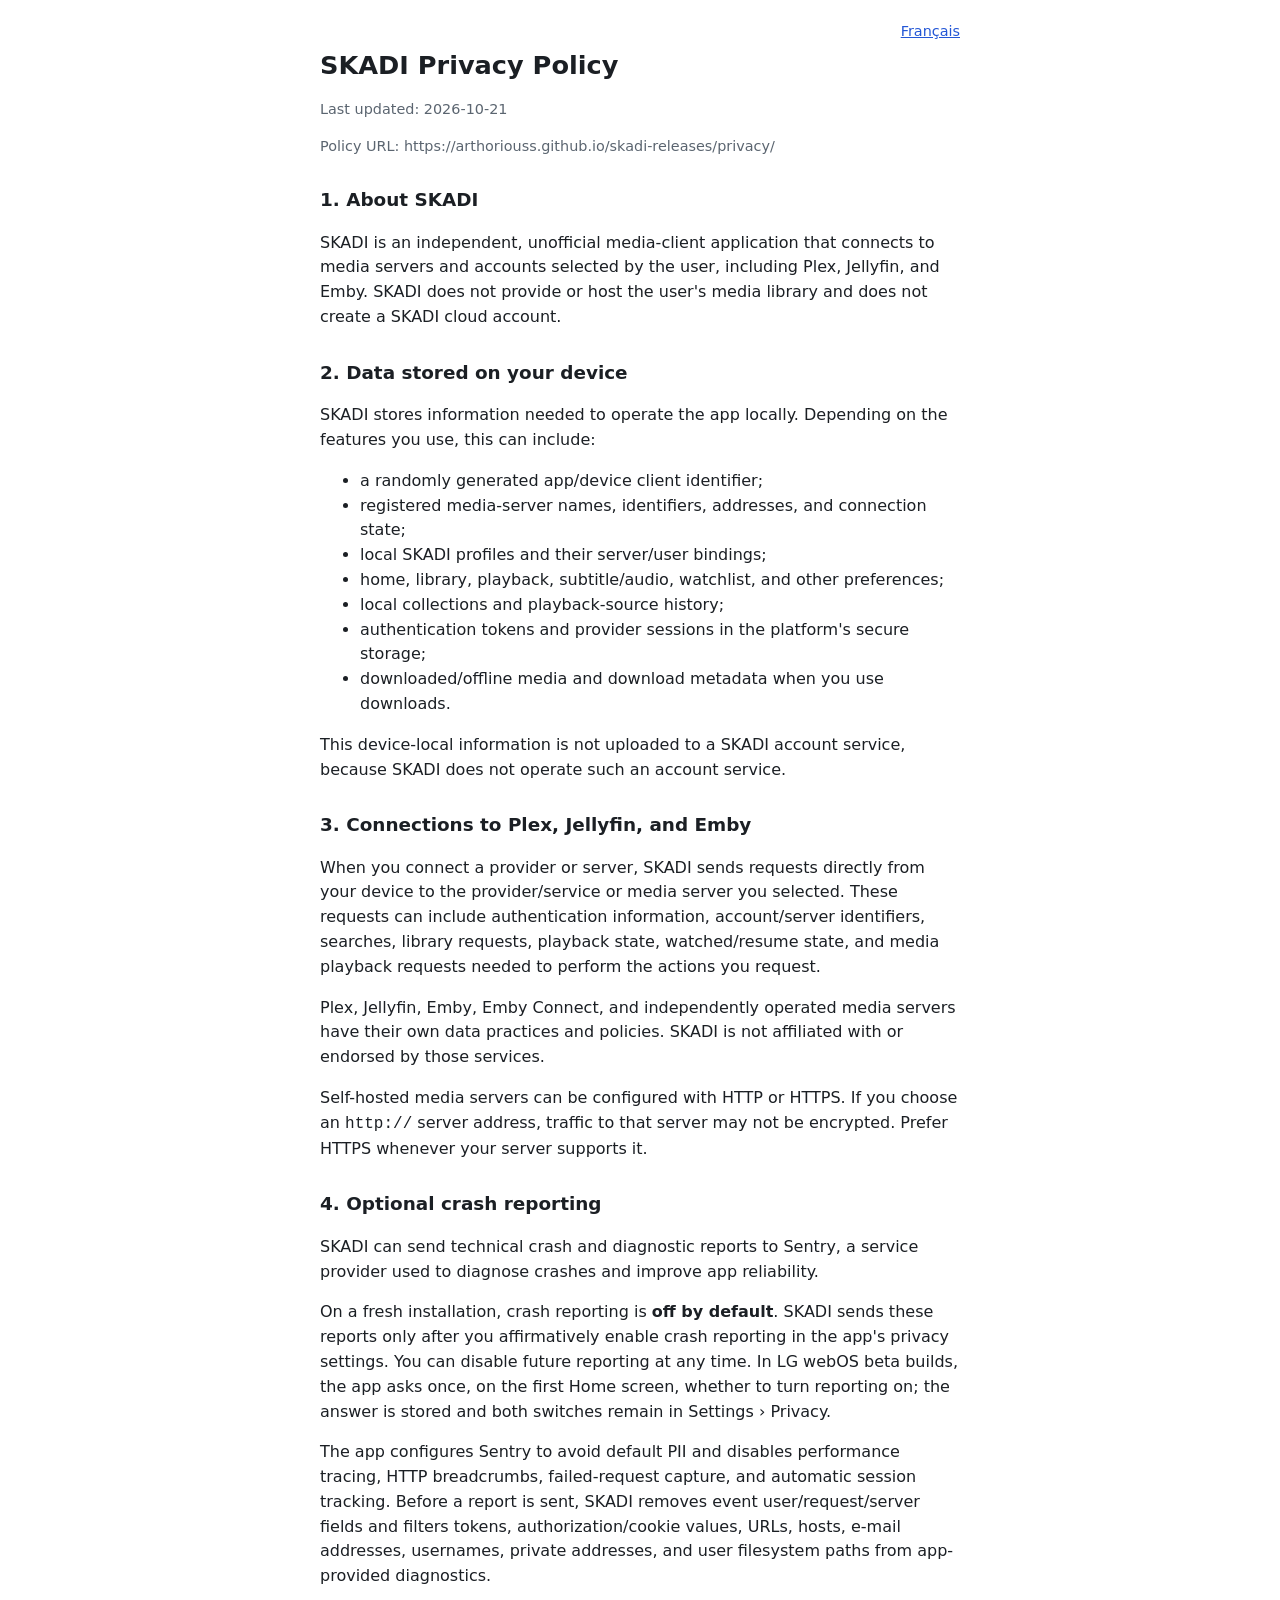
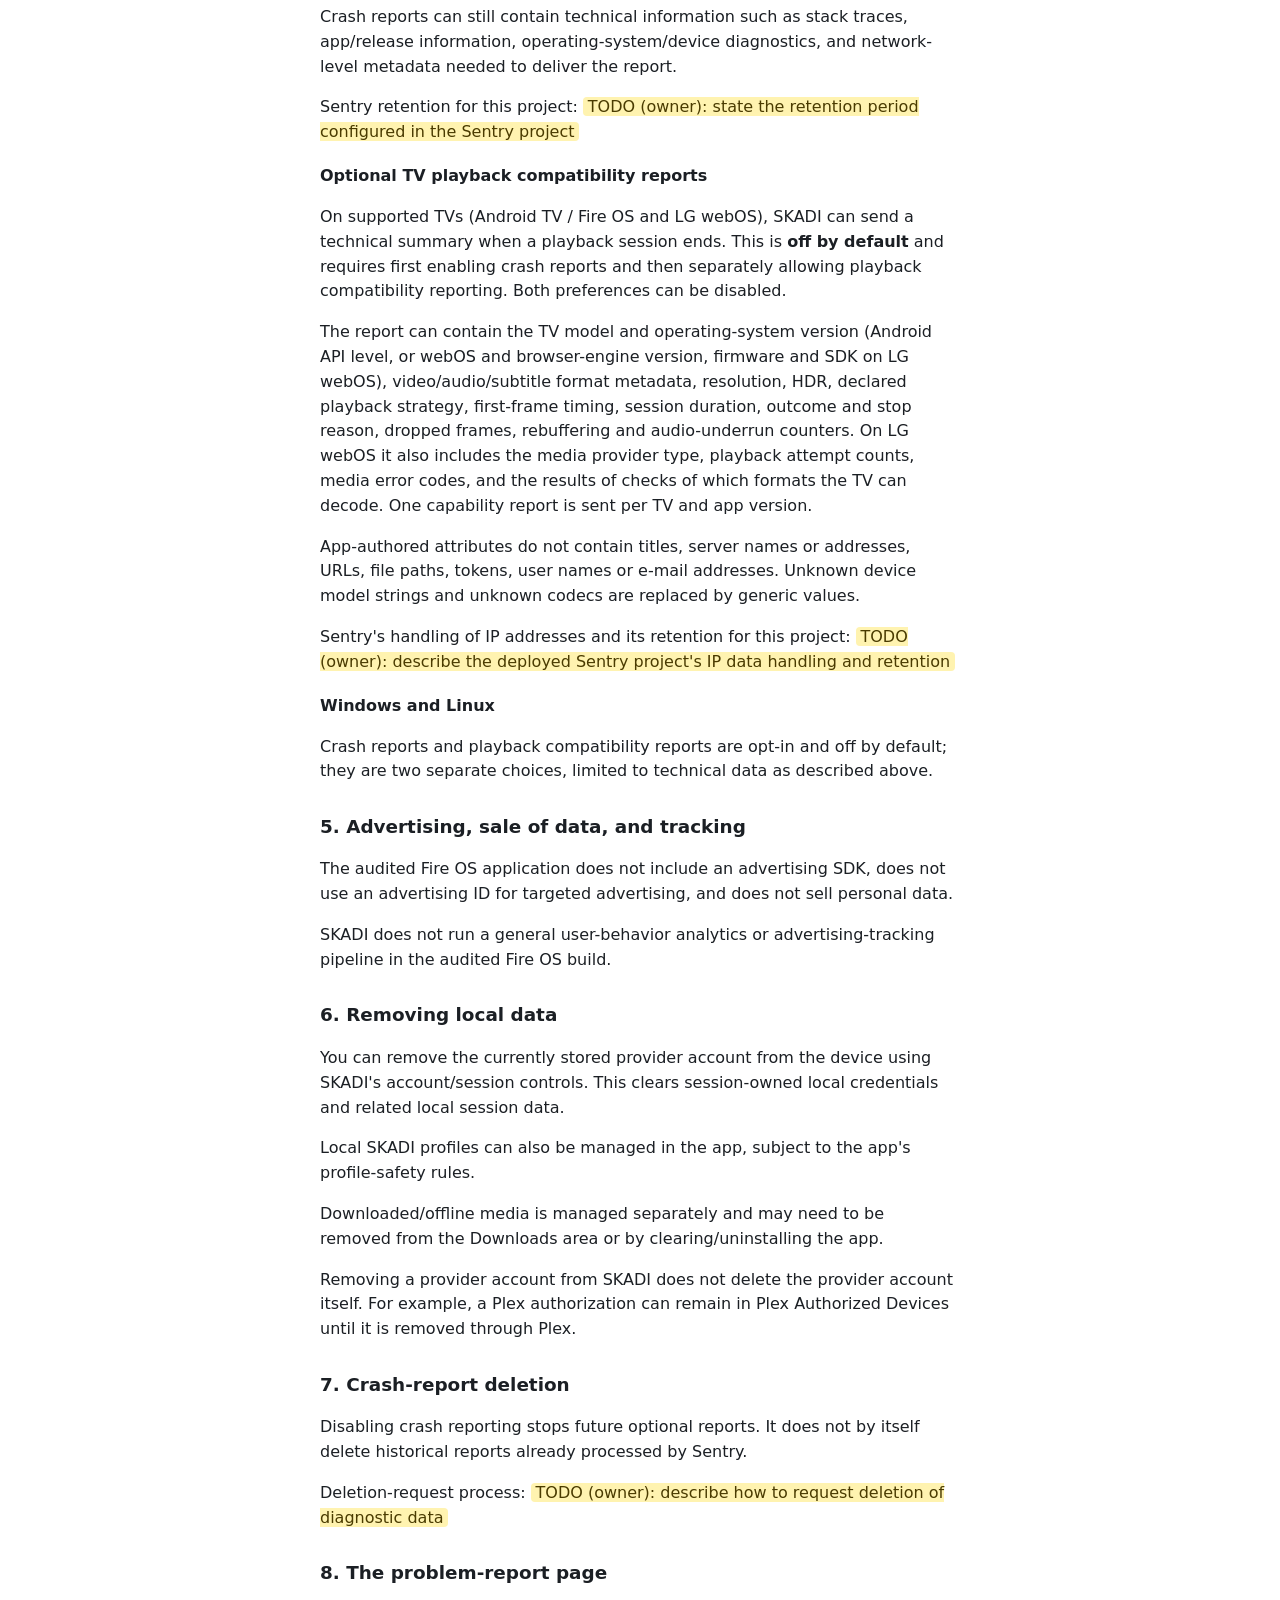
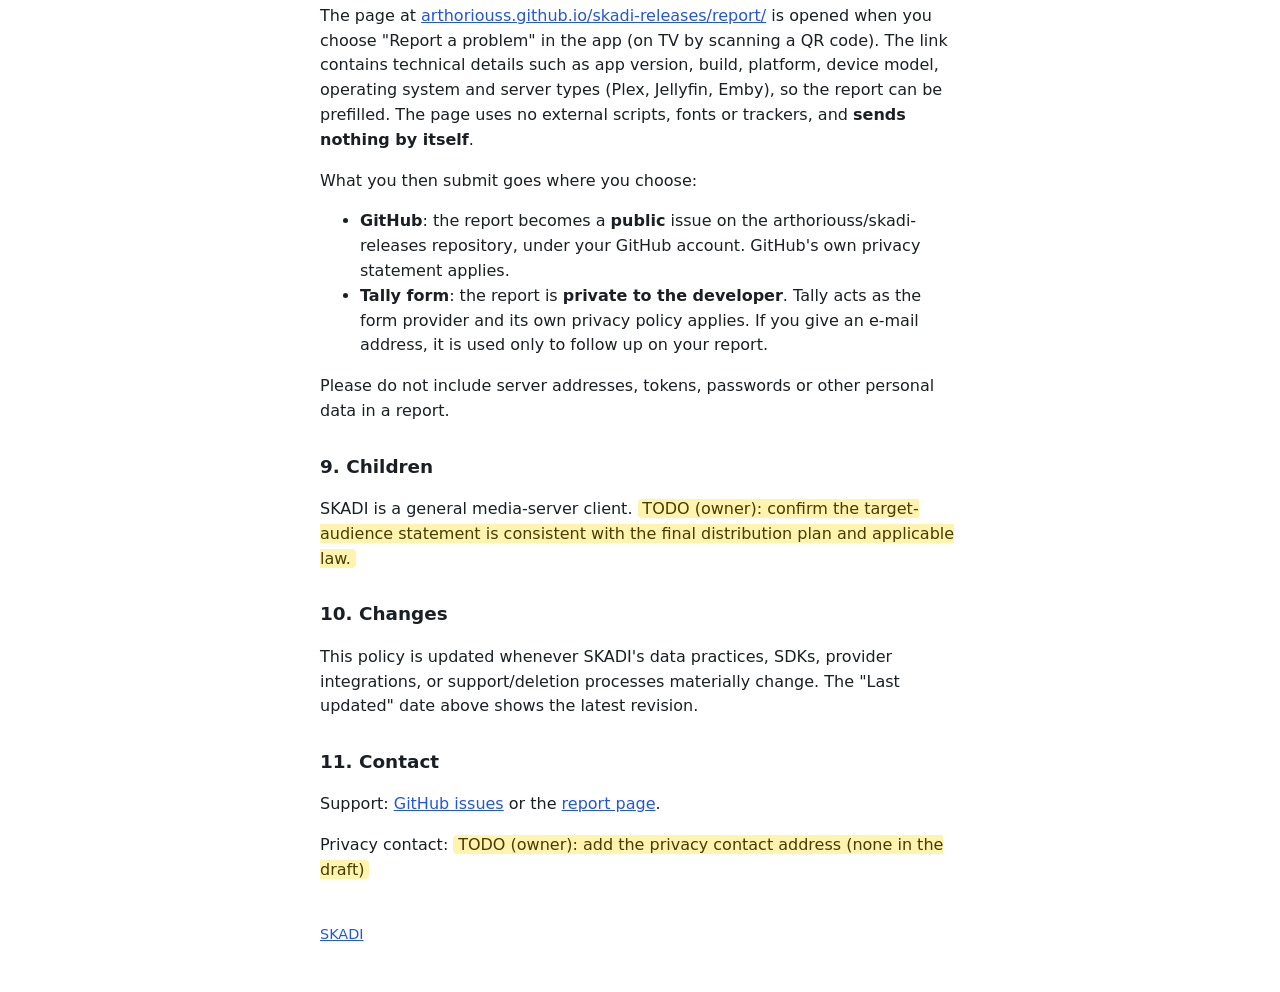
==== docs/privacy/index.html @ a55ee771 "feat: add bug report page, issue form and privacy policy Static GitHub Pages site under docs/ (repor" ====
<!doctype html>
<html lang="en">
<head>
<meta charset="utf-8">
<meta name="viewport" content="width=device-width,initial-scale=1">
<meta name="color-scheme" content="light dark">
<title>Privacy policy - SKADI</title>
<link rel="stylesheet" href="../assets/site.css">
</head>
<body>
<main>
<nav class="lang"><a href="fr/" hreflang="fr" lang="fr">Français</a></nav>
<h1>SKADI Privacy Policy</h1>
<p class="muted">Last updated: 2026-10-21</p>
<p class="muted">Policy URL: https://arthoriouss.github.io/skadi-releases/privacy/</p>

<h2>1. About SKADI</h2>
<p>SKADI is an independent, unofficial media-client application that connects to media servers and accounts selected by the user, including Plex, Jellyfin, and Emby. SKADI does not provide or host the user's media library and does not create a SKADI cloud account.</p>

<h2>2. Data stored on your device</h2>
<p>SKADI stores information needed to operate the app locally. Depending on the features you use, this can include:</p>
<ul>
<li>a randomly generated app/device client identifier;</li>
<li>registered media-server names, identifiers, addresses, and connection state;</li>
<li>local SKADI profiles and their server/user bindings;</li>
<li>home, library, playback, subtitle/audio, watchlist, and other preferences;</li>
<li>local collections and playback-source history;</li>
<li>authentication tokens and provider sessions in the platform's secure storage;</li>
<li>downloaded/offline media and download metadata when you use downloads.</li>
</ul>
<p>This device-local information is not uploaded to a SKADI account service, because SKADI does not operate such an account service.</p>

<h2>3. Connections to Plex, Jellyfin, and Emby</h2>
<p>When you connect a provider or server, SKADI sends requests directly from your device to the provider/service or media server you selected. These requests can include authentication information, account/server identifiers, searches, library requests, playback state, watched/resume state, and media playback requests needed to perform the actions you request.</p>
<p>Plex, Jellyfin, Emby, Emby Connect, and independently operated media servers have their own data practices and policies. SKADI is not affiliated with or endorsed by those services.</p>
<p>Self-hosted media servers can be configured with HTTP or HTTPS. If you choose an <code>http://</code> server address, traffic to that server may not be encrypted. Prefer HTTPS whenever your server supports it.</p>

<h2>4. Optional crash reporting</h2>
<p>SKADI can send technical crash and diagnostic reports to Sentry, a service provider used to diagnose crashes and improve app reliability.</p>
<p>On a fresh installation, crash reporting is <strong>off by default</strong>. SKADI sends these reports only after you affirmatively enable crash reporting in the app's privacy settings. You can disable future reporting at any time. In LG webOS beta builds, the app asks once, on the first Home screen, whether to turn reporting on; the answer is stored and both switches remain in Settings &rsaquo; Privacy.</p>
<p>The app configures Sentry to avoid default PII and disables performance tracing, HTTP breadcrumbs, failed-request capture, and automatic session tracking. Before a report is sent, SKADI removes event user/request/server fields and filters tokens, authorization/cookie values, URLs, hosts, e-mail addresses, usernames, private addresses, and user filesystem paths from app-provided diagnostics.</p>
<p>Crash reports can still contain technical information such as stack traces, app/release information, operating-system/device diagnostics, and network-level metadata needed to deliver the report.</p>
<p>Sentry retention for this project: <span class="todo">TODO (owner): state the retention period configured in the Sentry project</span></p>

<h3>Optional TV playback compatibility reports</h3>
<p>On supported TVs (Android TV / Fire OS and LG webOS), SKADI can send a technical summary when a playback session ends. This is <strong>off by default</strong> and requires first enabling crash reports and then separately allowing playback compatibility reporting. Both preferences can be disabled.</p>
<p>The report can contain the TV model and operating-system version (Android API level, or webOS and browser-engine version, firmware and SDK on LG webOS), video/audio/subtitle format metadata, resolution, HDR, declared playback strategy, first-frame timing, session duration, outcome and stop reason, dropped frames, rebuffering and audio-underrun counters. On LG webOS it also includes the media provider type, playback attempt counts, media error codes, and the results of checks of which formats the TV can decode. One capability report is sent per TV and app version.</p>
<p>App-authored attributes do not contain titles, server names or addresses, URLs, file paths, tokens, user names or e-mail addresses. Unknown device model strings and unknown codecs are replaced by generic values.</p>
<p>Sentry's handling of IP addresses and its retention for this project: <span class="todo">TODO (owner): describe the deployed Sentry project's IP data handling and retention</span></p>

<h3>Windows and Linux</h3>
<p>Crash reports and playback compatibility reports are opt-in and off by default; they are two separate choices, limited to technical data as described above.</p>

<h2>5. Advertising, sale of data, and tracking</h2>
<p>The audited Fire OS application does not include an advertising SDK, does not use an advertising ID for targeted advertising, and does not sell personal data.</p>
<p>SKADI does not run a general user-behavior analytics or advertising-tracking pipeline in the audited Fire OS build.</p>

<h2>6. Removing local data</h2>
<p>You can remove the currently stored provider account from the device using SKADI's account/session controls. This clears session-owned local credentials and related local session data.</p>
<p>Local SKADI profiles can also be managed in the app, subject to the app's profile-safety rules.</p>
<p>Downloaded/offline media is managed separately and may need to be removed from the Downloads area or by clearing/uninstalling the app.</p>
<p>Removing a provider account from SKADI does not delete the provider account itself. For example, a Plex authorization can remain in Plex Authorized Devices until it is removed through Plex.</p>

<h2>7. Crash-report deletion</h2>
<p>Disabling crash reporting stops future optional reports. It does not by itself delete historical reports already processed by Sentry.</p>
<p>Deletion-request process: <span class="todo">TODO (owner): describe how to request deletion of diagnostic data</span></p>

<h2>8. The problem-report page</h2>
<p>The page at <a href="../report/">arthoriouss.github.io/skadi-releases/report/</a> is opened when you choose "Report a problem" in the app (on TV by scanning a QR code). The link contains technical details such as app version, build, platform, device model, operating system and server types (Plex, Jellyfin, Emby), so the report can be prefilled. The page uses no external scripts, fonts or trackers, and <strong>sends nothing by itself</strong>.</p>
<p>What you then submit goes where you choose:</p>
<ul>
<li><strong>GitHub</strong>: the report becomes a <strong>public</strong> issue on the arthoriouss/skadi-releases repository, under your GitHub account. GitHub's own privacy statement applies.</li>
<li><strong>Tally form</strong>: the report is <strong>private to the developer</strong>. Tally acts as the form provider and its own privacy policy applies. If you give an e-mail address, it is used only to follow up on your report.</li>
</ul>
<p>Please do not include server addresses, tokens, passwords or other personal data in a report.</p>

<h2>9. Children</h2>
<p>SKADI is a general media-server client. <span class="todo">TODO (owner): confirm the target-audience statement is consistent with the final distribution plan and applicable law.</span></p>

<h2>10. Changes</h2>
<p>This policy is updated whenever SKADI's data practices, SDKs, provider integrations, or support/deletion processes materially change. The "Last updated" date above shows the latest revision.</p>

<h2>11. Contact</h2>
<p>Support: <a href="https://github.com/arthoriouss/skadi-releases/issues">GitHub issues</a> or the <a href="../report/">report page</a>.</p>
<p>Privacy contact: <span class="todo">TODO (owner): add the privacy contact address (none in the draft)</span></p>

<footer><a href="../">SKADI</a></footer>
</main>
</body>
</html>
---- docs/assets/site.css ----
:root{--bg:#fff;--fg:#1b1f24;--muted:#5b6570;--card:#f3f5f8;--line:#d5dae1;--accent:#2457d6;--accent-fg:#fff}
@media (prefers-color-scheme:dark){:root{--bg:#12161b;--fg:#e8ebef;--muted:#9aa5b1;--card:#1c222a;--line:#2f3844;--accent:#6b97ff;--accent-fg:#0c1220}}
*{box-sizing:border-box}
html{-webkit-text-size-adjust:100%}
body{margin:0;background:var(--bg);color:var(--fg);font:16px/1.55 system-ui,-apple-system,"Segoe UI",Roboto,sans-serif}
main{max-width:42rem;margin:0 auto;padding:1.25rem 16px 3rem}
h1{font-size:1.6rem;line-height:1.25;margin:.5rem 0 1rem}
h2{font-size:1.15rem;margin:1.8rem 0 .5rem}
h3{font-size:1rem;margin:1.2rem 0 .4rem}
a{color:var(--accent)}
p,li{overflow-wrap:anywhere}
.muted{color:var(--muted);font-size:.9rem}
.card{background:var(--card);border:1px solid var(--line);border-radius:12px;padding:1rem;margin:1rem 0}
dl{margin:0;display:grid;grid-template-columns:max-content 1fr;gap:.35rem 1rem}
dt{color:var(--muted)}
dd{margin:0;overflow-wrap:anywhere}
.btn{display:block;width:100%;text-align:center;text-decoration:none;font:inherit;font-weight:600;font-size:1.1rem;padding:1.05rem 1rem;margin:.75rem 0 .25rem;border-radius:12px;border:2px solid var(--accent);background:var(--accent);color:var(--accent-fg)}
.btn.alt{background:transparent;color:var(--accent)}
.btn[aria-disabled="true"]{opacity:.5;pointer-events:none}
.warn{border-left:4px solid var(--accent);padding:.25rem .9rem;margin:1.2rem 0}
.todo{background:#fff3b0;color:#4a3b00;padding:0 .3em;border-radius:4px}
nav.lang{text-align:right;font-size:.9rem}
footer{margin-top:2.5rem;font-size:.9rem;color:var(--muted)}
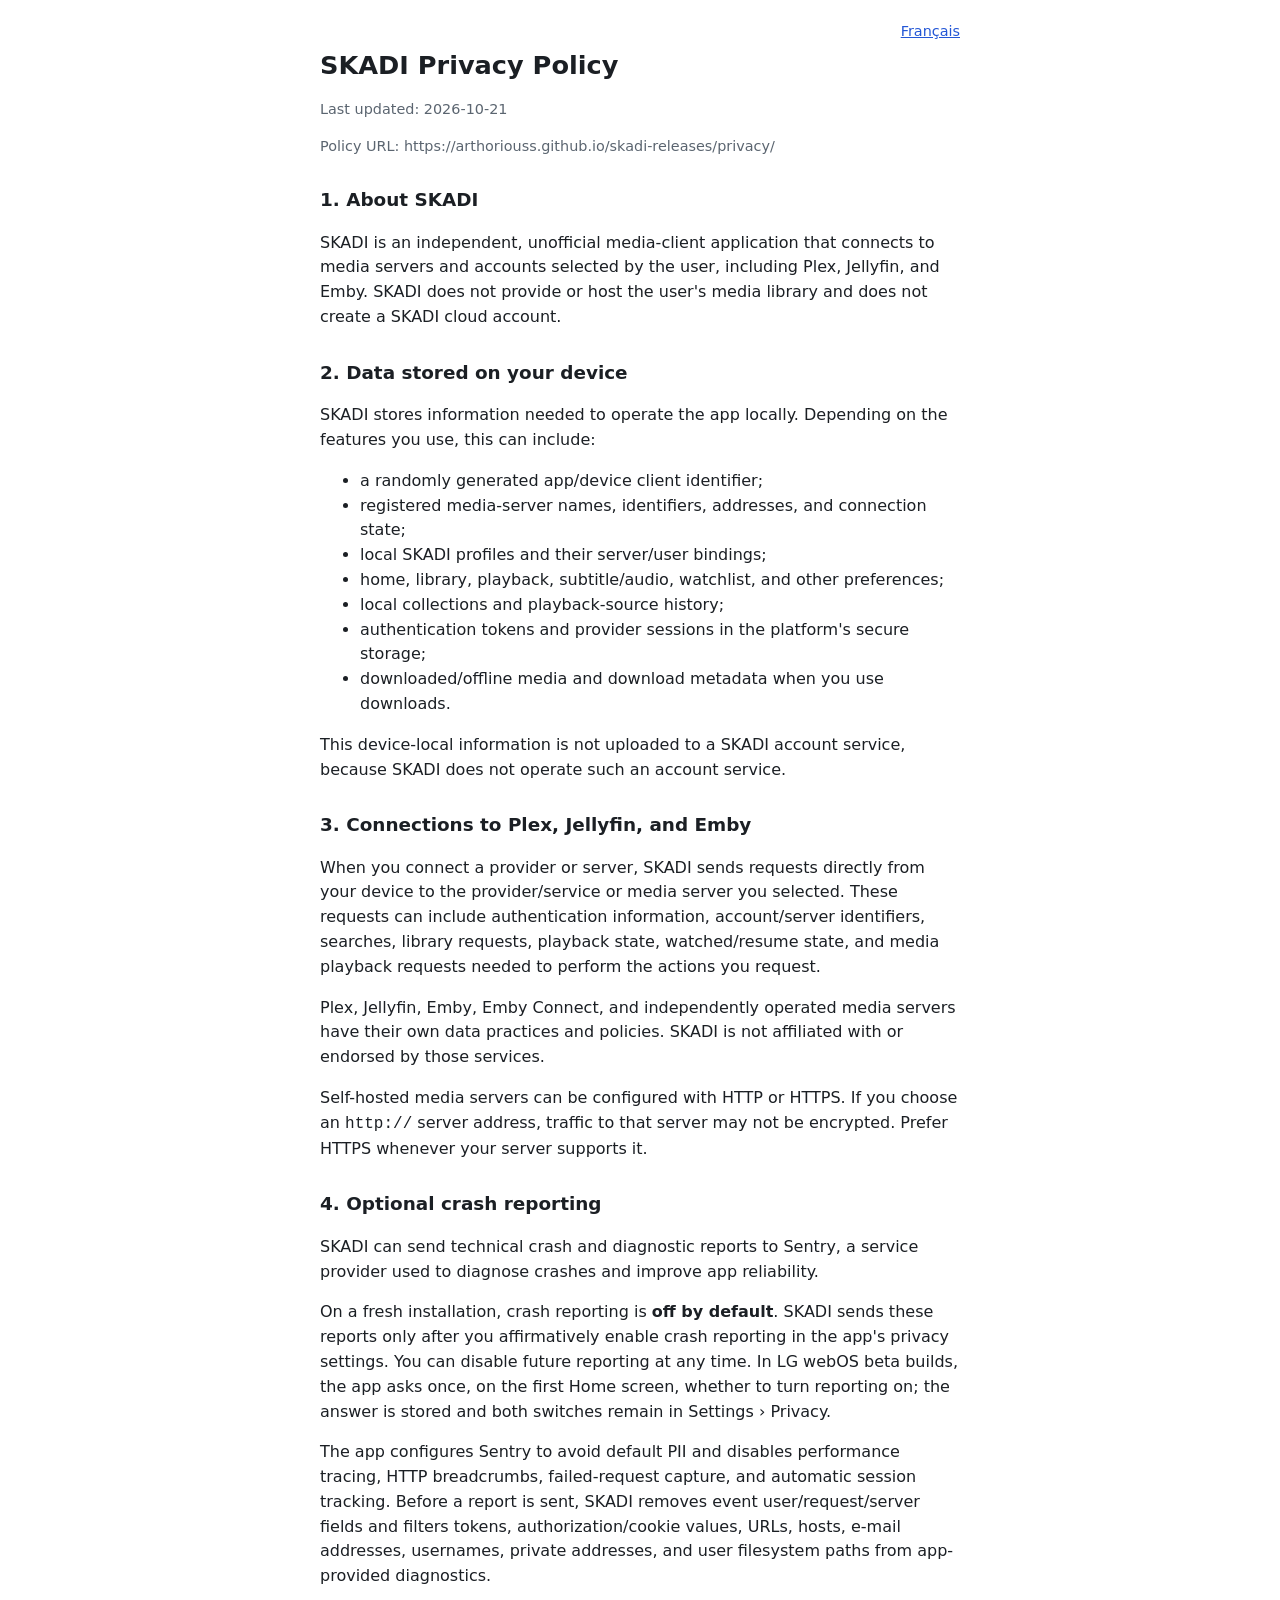
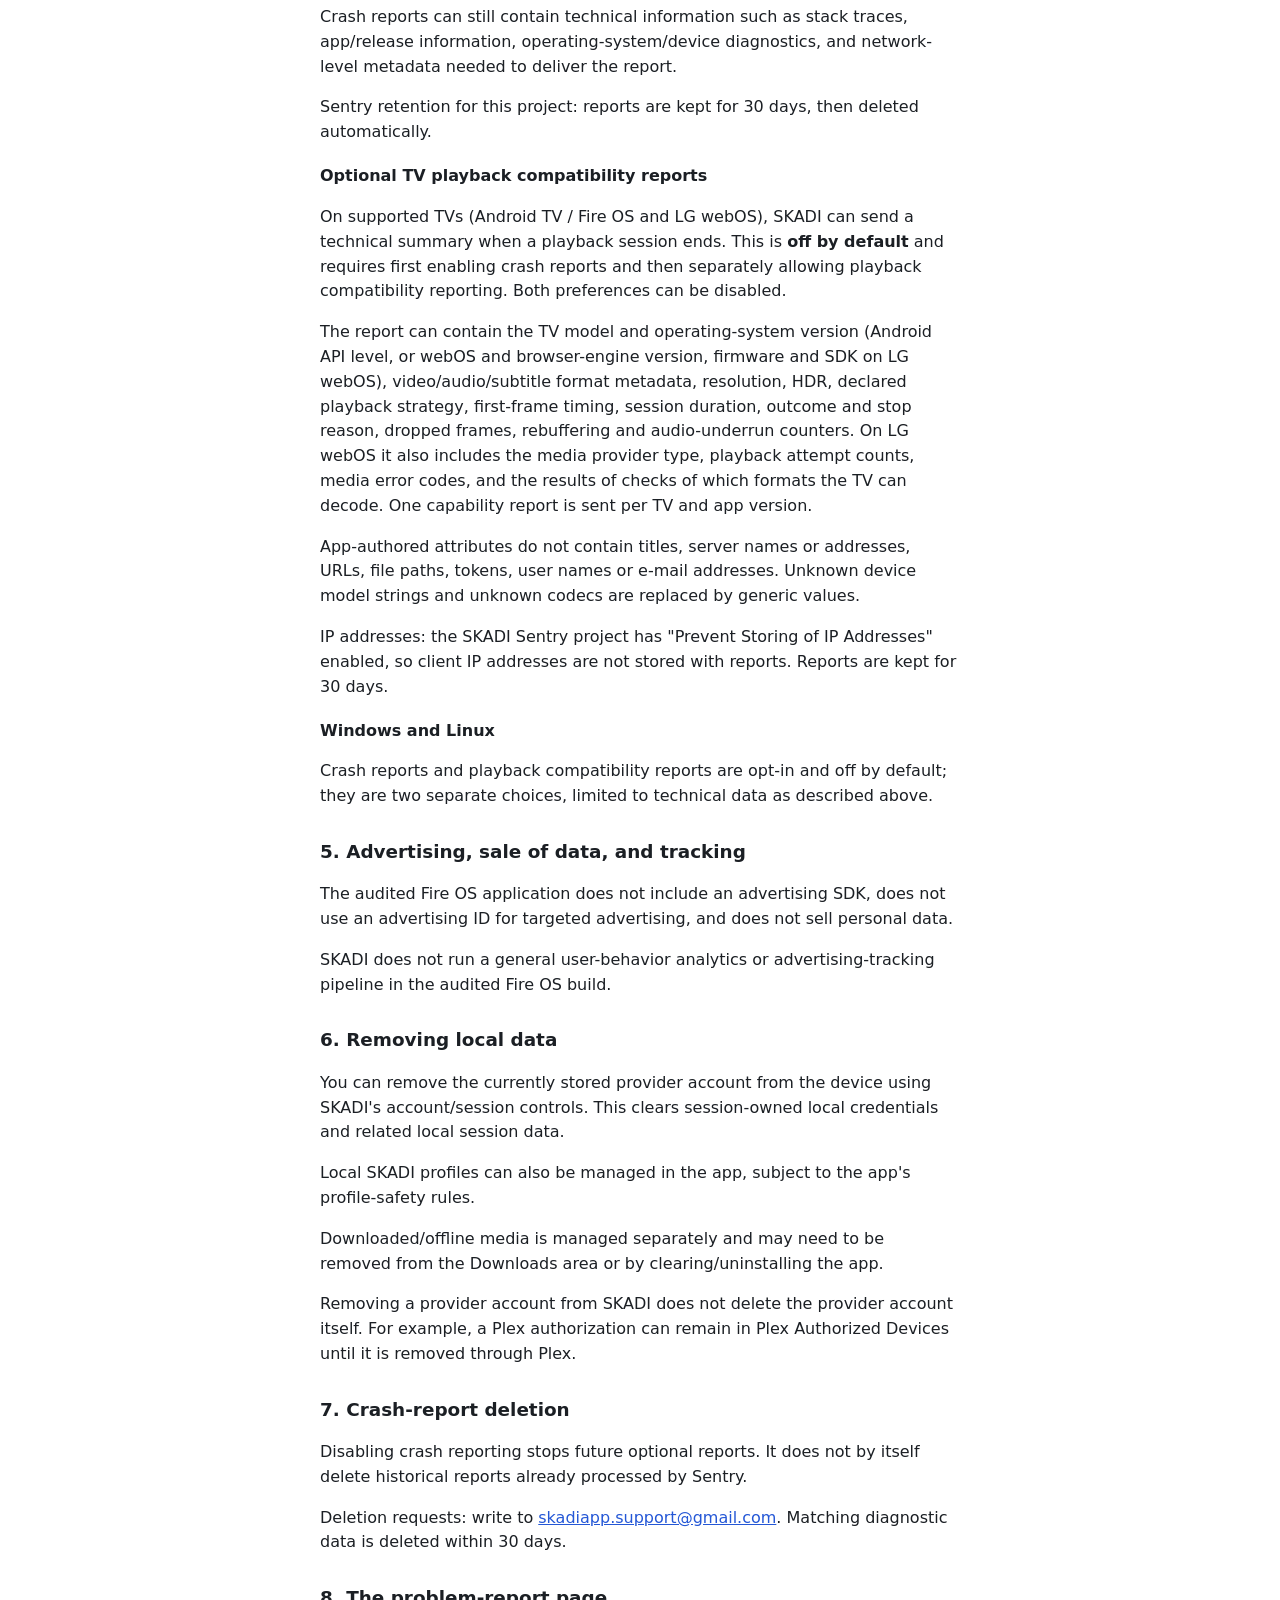
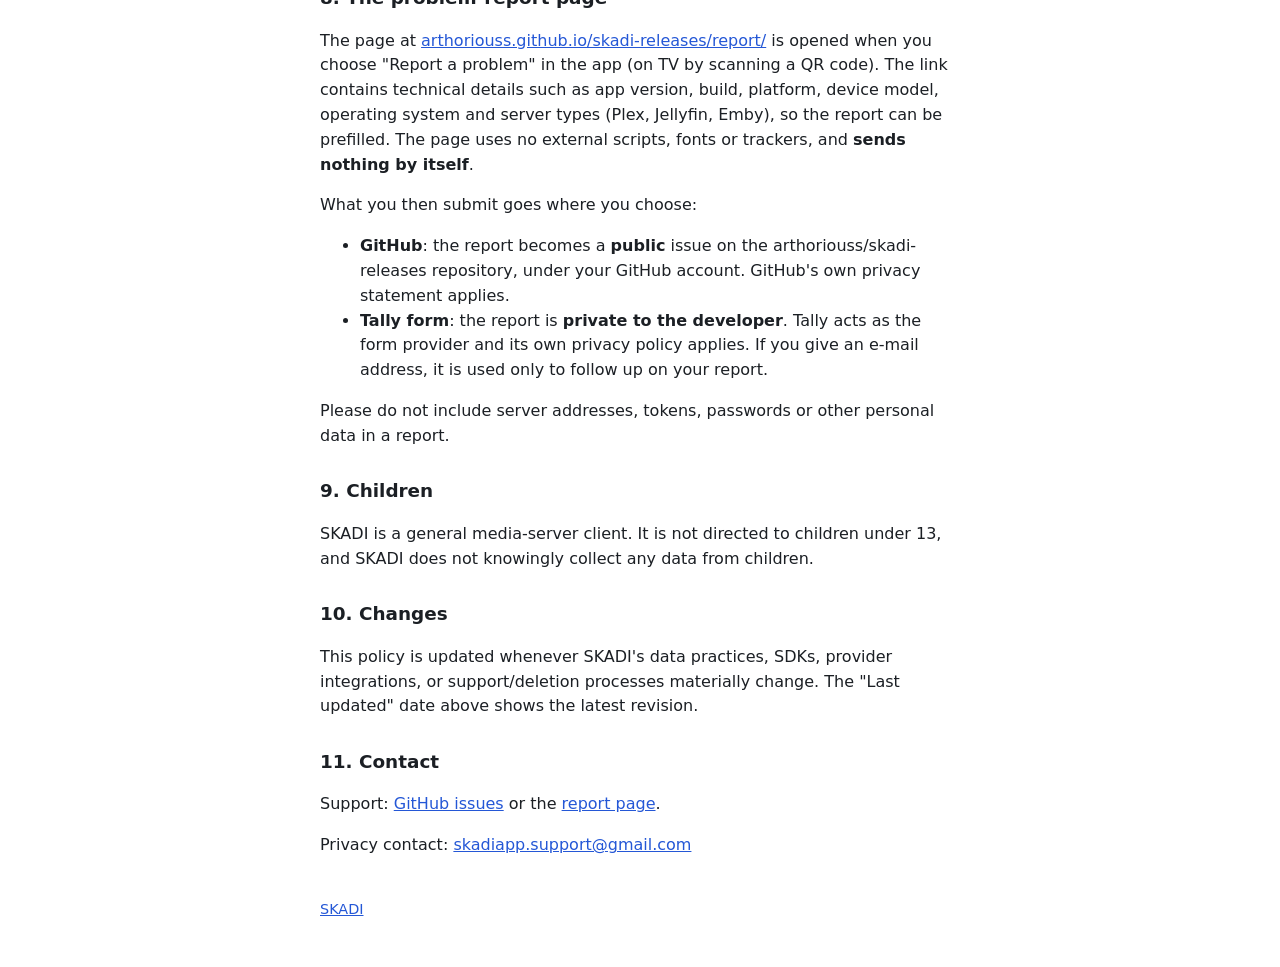
==== commit 05ac3414: "docs(privacy): fill retention, IP handling, deletion, audience and contact" ====
--- a/docs/privacy/index.html
+++ b/docs/privacy/index.html
@@ -40,13 +40,13 @@
 <p>On a fresh installation, crash reporting is <strong>off by default</strong>. SKADI sends these reports only after you affirmatively enable crash reporting in the app's privacy settings. You can disable future reporting at any time. In LG webOS beta builds, the app asks once, on the first Home screen, whether to turn reporting on; the answer is stored and both switches remain in Settings &rsaquo; Privacy.</p>
 <p>The app configures Sentry to avoid default PII and disables performance tracing, HTTP breadcrumbs, failed-request capture, and automatic session tracking. Before a report is sent, SKADI removes event user/request/server fields and filters tokens, authorization/cookie values, URLs, hosts, e-mail addresses, usernames, private addresses, and user filesystem paths from app-provided diagnostics.</p>
 <p>Crash reports can still contain technical information such as stack traces, app/release information, operating-system/device diagnostics, and network-level metadata needed to deliver the report.</p>
-<p>Sentry retention for this project: <span class="todo">TODO (owner): state the retention period configured in the Sentry project</span></p>
+<p>Sentry retention for this project: reports are kept for 30 days, then deleted automatically.</p>
 
 <h3>Optional TV playback compatibility reports</h3>
 <p>On supported TVs (Android TV / Fire OS and LG webOS), SKADI can send a technical summary when a playback session ends. This is <strong>off by default</strong> and requires first enabling crash reports and then separately allowing playback compatibility reporting. Both preferences can be disabled.</p>
 <p>The report can contain the TV model and operating-system version (Android API level, or webOS and browser-engine version, firmware and SDK on LG webOS), video/audio/subtitle format metadata, resolution, HDR, declared playback strategy, first-frame timing, session duration, outcome and stop reason, dropped frames, rebuffering and audio-underrun counters. On LG webOS it also includes the media provider type, playback attempt counts, media error codes, and the results of checks of which formats the TV can decode. One capability report is sent per TV and app version.</p>
 <p>App-authored attributes do not contain titles, server names or addresses, URLs, file paths, tokens, user names or e-mail addresses. Unknown device model strings and unknown codecs are replaced by generic values.</p>
-<p>Sentry's handling of IP addresses and its retention for this project: <span class="todo">TODO (owner): describe the deployed Sentry project's IP data handling and retention</span></p>
+<p>IP addresses: the SKADI Sentry project has "Prevent Storing of IP Addresses" enabled, so client IP addresses are not stored with reports. Reports are kept for 30 days.</p>
 
 <h3>Windows and Linux</h3>
 <p>Crash reports and playback compatibility reports are opt-in and off by default; they are two separate choices, limited to technical data as described above.</p>
@@ -63,7 +63,7 @@
 
 <h2>7. Crash-report deletion</h2>
 <p>Disabling crash reporting stops future optional reports. It does not by itself delete historical reports already processed by Sentry.</p>
-<p>Deletion-request process: <span class="todo">TODO (owner): describe how to request deletion of diagnostic data</span></p>
+<p>Deletion requests: write to <a href="mailto:skadiapp.support@gmail.com">skadiapp.support@gmail.com</a>. Matching diagnostic data is deleted within 30 days.</p>
 
 <h2>8. The problem-report page</h2>
 <p>The page at <a href="../report/">arthoriouss.github.io/skadi-releases/report/</a> is opened when you choose "Report a problem" in the app (on TV by scanning a QR code). The link contains technical details such as app version, build, platform, device model, operating system and server types (Plex, Jellyfin, Emby), so the report can be prefilled. The page uses no external scripts, fonts or trackers, and <strong>sends nothing by itself</strong>.</p>
@@ -75,14 +75,14 @@
 <p>Please do not include server addresses, tokens, passwords or other personal data in a report.</p>
 
 <h2>9. Children</h2>
-<p>SKADI is a general media-server client. <span class="todo">TODO (owner): confirm the target-audience statement is consistent with the final distribution plan and applicable law.</span></p>
+<p>SKADI is a general media-server client. It is not directed to children under 13, and SKADI does not knowingly collect any data from children.</p>
 
 <h2>10. Changes</h2>
 <p>This policy is updated whenever SKADI's data practices, SDKs, provider integrations, or support/deletion processes materially change. The "Last updated" date above shows the latest revision.</p>
 
 <h2>11. Contact</h2>
 <p>Support: <a href="https://github.com/arthoriouss/skadi-releases/issues">GitHub issues</a> or the <a href="../report/">report page</a>.</p>
-<p>Privacy contact: <span class="todo">TODO (owner): add the privacy contact address (none in the draft)</span></p>
+<p>Privacy contact: <a href="mailto:skadiapp.support@gmail.com">skadiapp.support@gmail.com</a></p>
 
 <footer><a href="../">SKADI</a></footer>
 </main>
